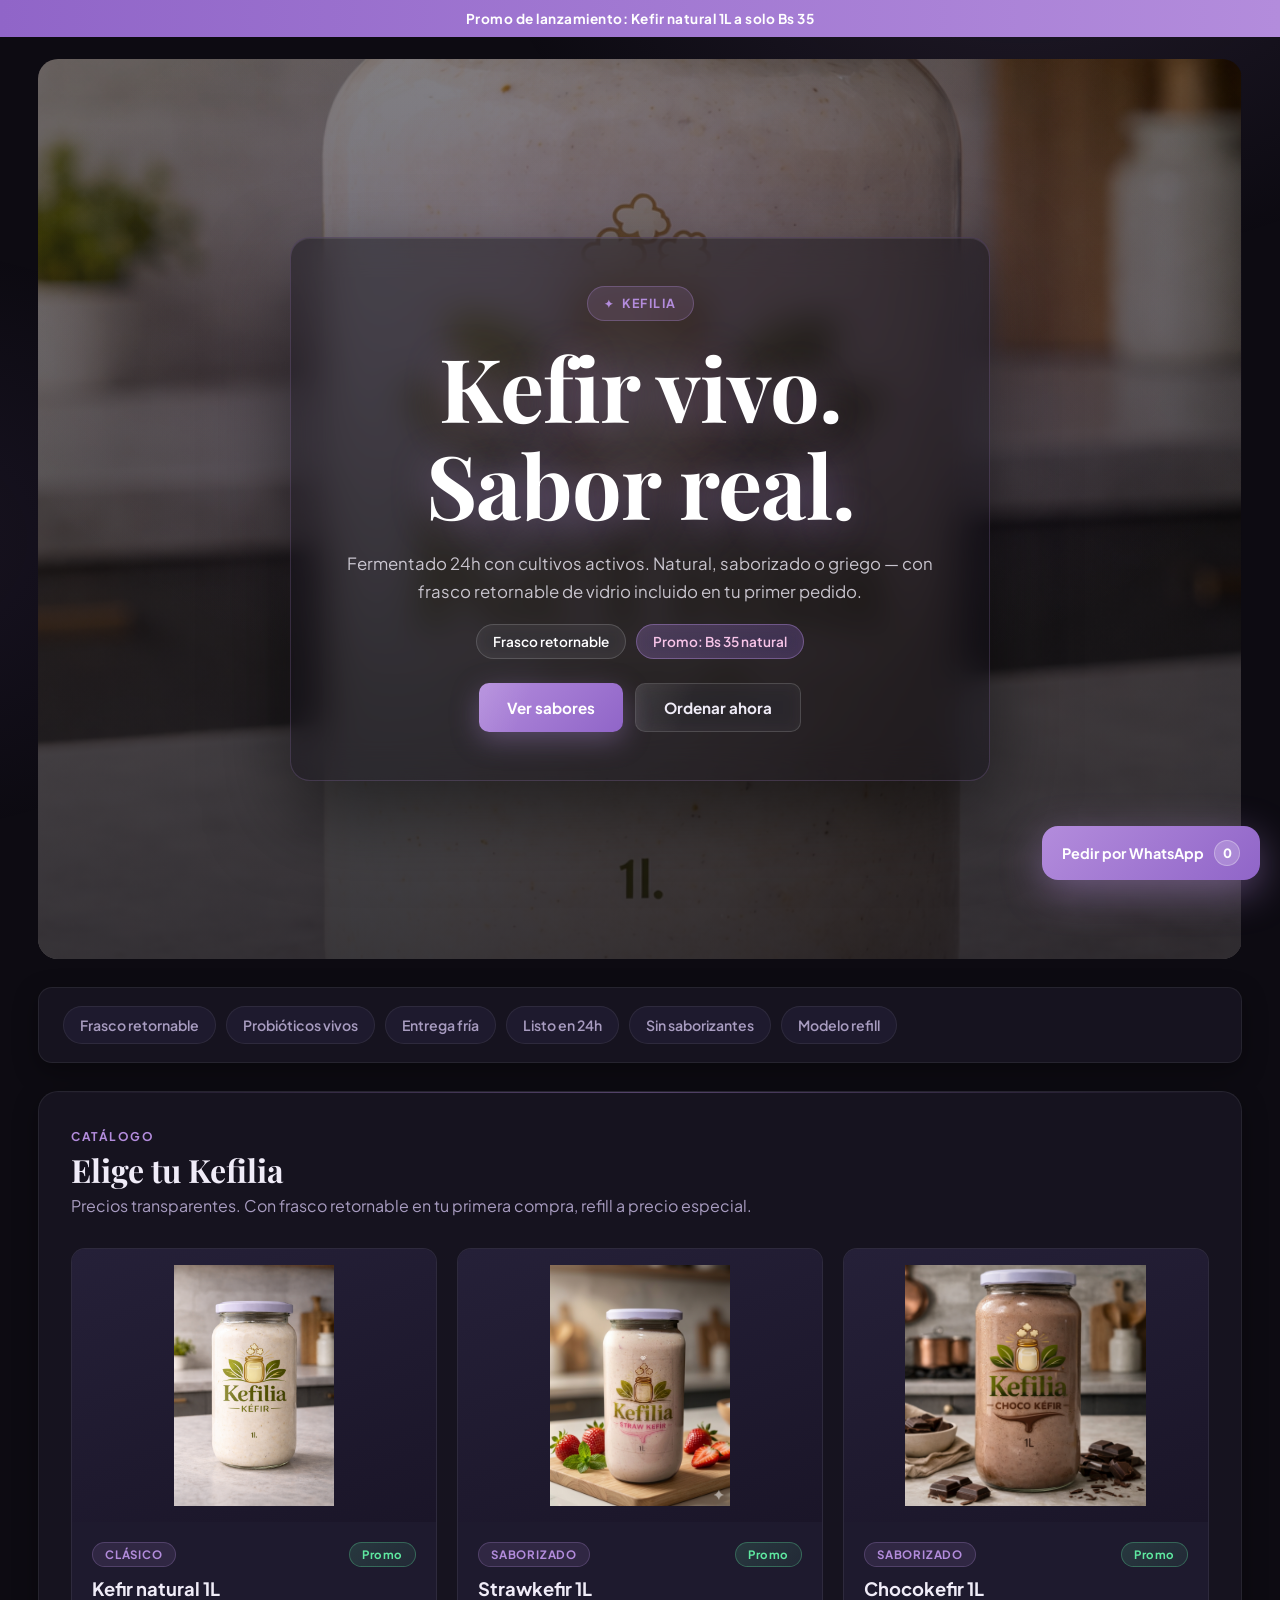
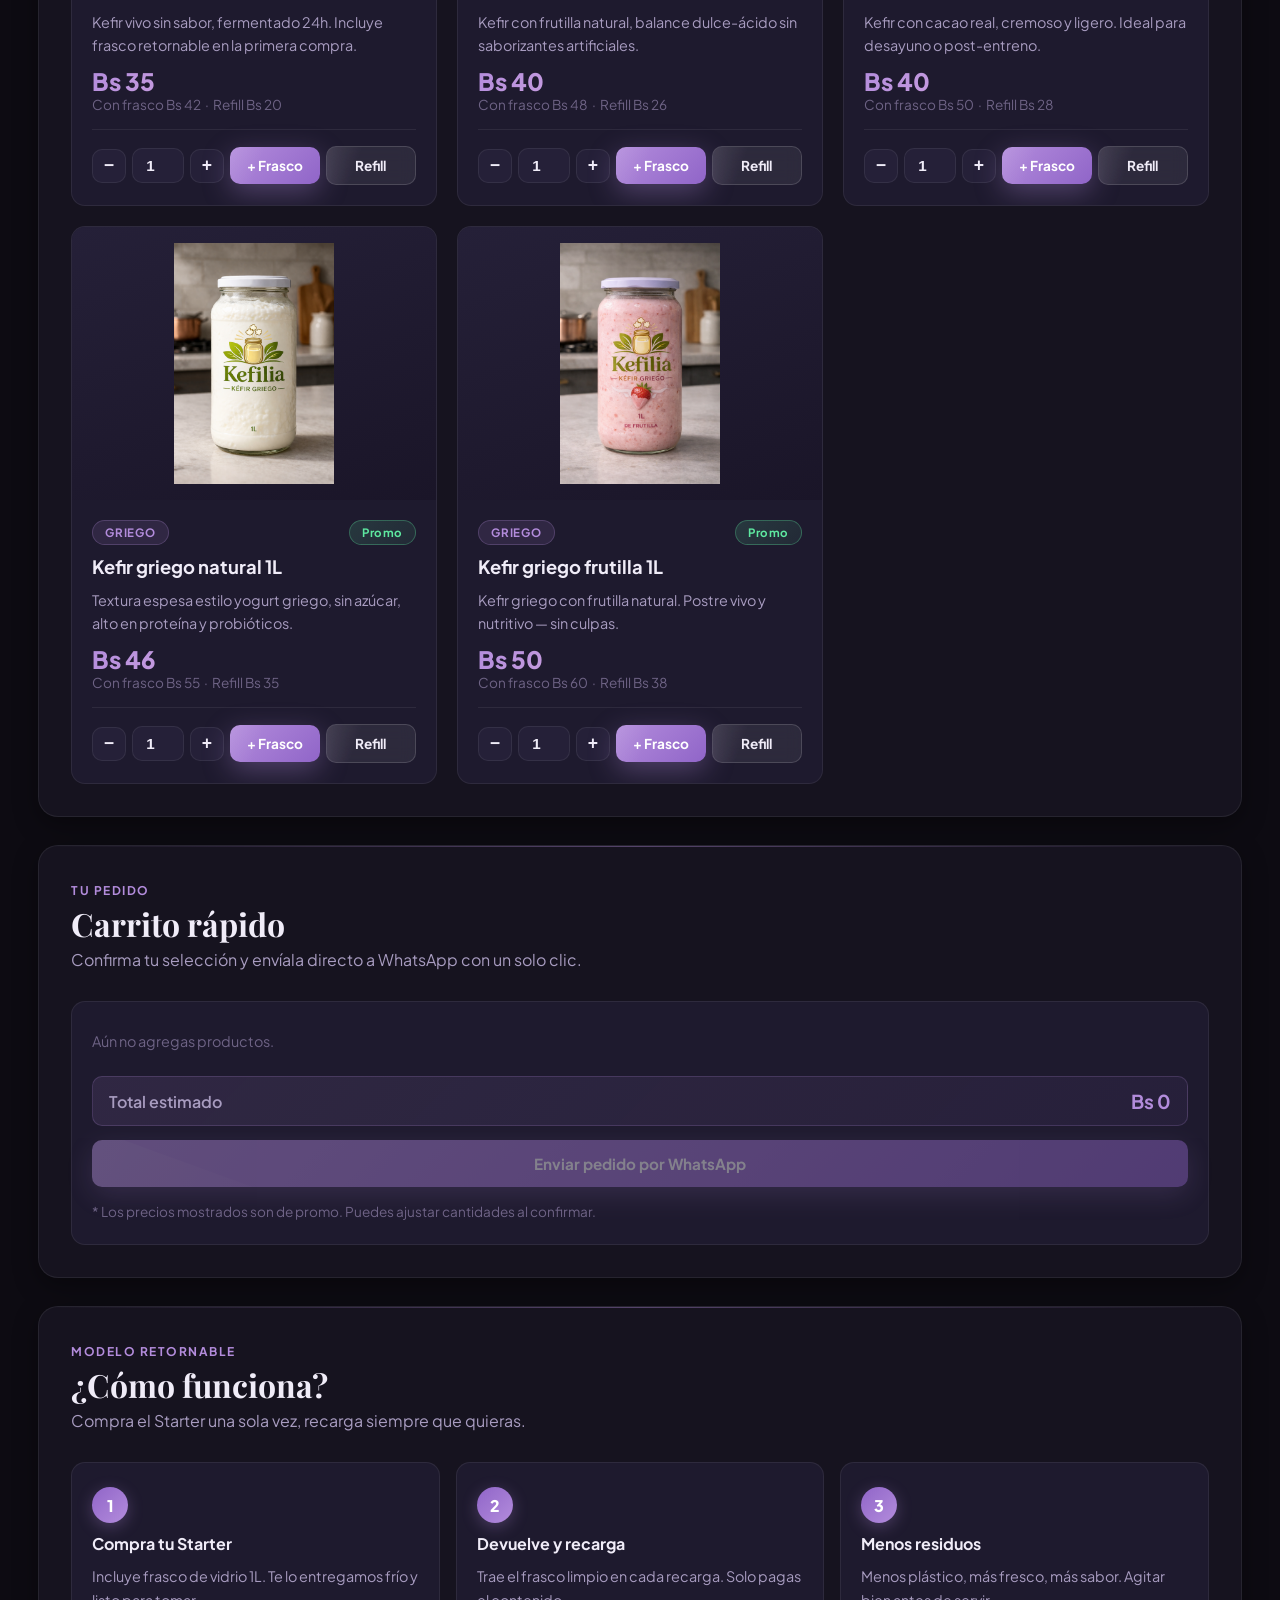
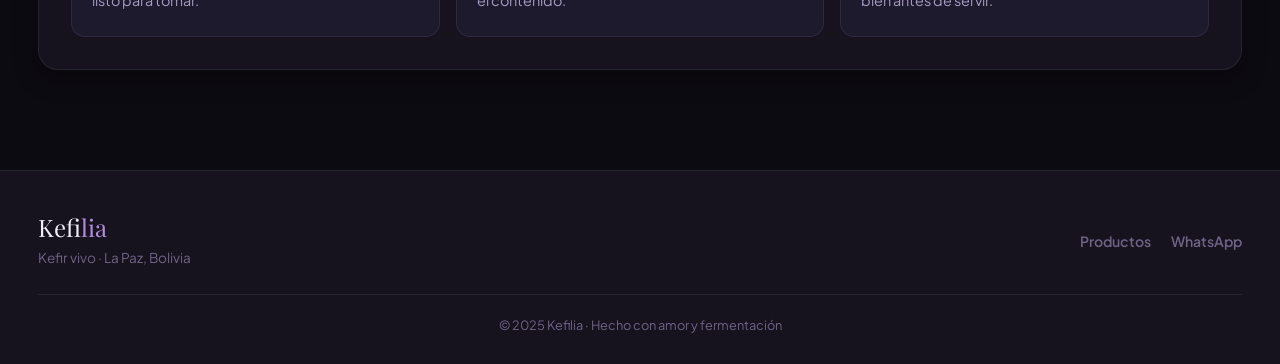
==== index.html @ 8cbccad0 "Add files via upload" ====
<!DOCTYPE html>
<html lang="es">

<head>
  <meta charset="UTF-8">
  <meta name="viewport" content="width=device-width, initial-scale=1.0">
  <title>Kefilia — Kefir artesanal vivo</title>
  <meta name="description"
    content="Kefir natural y saborizado, más kefir griego extra cremoso. Frasco retornable, probióticos vivos, entrega fría. Pide directo por WhatsApp.">
  <link rel="preconnect" href="https://fonts.googleapis.com">
  <link rel="preconnect" href="https://fonts.gstatic.com" crossorigin>
  <link
    href="https://fonts.googleapis.com/css2?family=Plus+Jakarta+Sans:wght@400;500;600;700;800&family=Playfair+Display:wght@700;800&display=swap"
    rel="stylesheet">
  <link rel="stylesheet" href="styles.css">
</head>

<body>

  <!-- PROMO BAR -->
  <div class="promo-bar">
    Promo de lanzamiento: Kefir natural 1L a solo Bs 35
  </div>

  <!-- FLOATING CTA -->
  <a id="floatingCta" class="floating-cta" href="https://wa.me/59160134314?text=Quiero%20pedir%20Kefilia"
    target="_blank" rel="noopener">
    Pedir por WhatsApp
    <span id="floatingCartCount" class="floating-cta__count">0</span>
  </a>

  <main class="catalog-layout">

    <!-- ── HERO ── -->
    <header class="catalog-head hero-cover reveal">
      <div class="hero-bg">
        <video class="hero-video" autoplay muted loop playsinline webkit-playsinline="true" preload="auto"
          poster="kefir.png" controlslist="nodownload noplaybackrate nofullscreen" disablepictureinpicture
          disableremoteplayback>
          <source src="portada.mp4" type="video/mp4">
        </video>
        <div class="hero-overlay"></div>
      </div>
      <div class="hero-copy hero-centered">
        <p class="kicker">Kefilia</p>
        <h1 class="hero-title">Kefir vivo.<br>Sabor real.</h1>
        <p class="lead">
          Fermentado 24h con cultivos activos. Natural, saborizado o griego — con frasco retornable de vidrio incluido
          en tu primer pedido.
        </p>
        <div class="hero-inline">
          <span class="pill">Frasco retornable</span>
          <span class="pill pill-strong">Promo: Bs 35 natural</span>
        </div>
        <div class="hero-actions">
          <a class="btn primary" href="#productos">Ver sabores</a>
          <a class="btn ghost" href="https://wa.me/59160134314?text=Quiero%20pedir%20Kefir" target="_blank"
            rel="noopener">Ordenar ahora</a>
        </div>
      </div>
    </header>

    <!-- ── BENEFITS ── -->
    <section class="benefits reveal">
      <div class="benefit-chip">Frasco retornable</div>
      <div class="benefit-chip">Probióticos vivos</div>
      <div class="benefit-chip">Entrega fría</div>
      <div class="benefit-chip">Listo en 24h</div>
      <div class="benefit-chip">Sin saborizantes</div>
      <div class="benefit-chip">Modelo refill</div>
    </section>

    <!-- ── PRODUCTS ── -->
    <section id="productos" class="catalog-block reveal">
      <div class="block-head">
        <span class="section-label">Catálogo</span>
        <h2>Elige tu Kefilia</h2>
        <p>Precios transparentes. Con frasco retornable en tu primera compra, refill a precio especial.</p>
      </div>
      <div class="products-grid">

        <!-- Kefir natural -->
        <article class="product-card" data-id="1" data-jar="42" data-refill="20" data-promo="35">
          <img src="kefir.png" alt="Kefir natural 1L" loading="lazy">
          <div class="product-body">
            <div class="product-top">
              <span class="tag">Clásico</span>
              <span class="badge badge-promo">Promo</span>
            </div>
            <h3 class="product-title">Kefir natural 1L</h3>
            <p class="product-desc">Kefir vivo sin sabor, fermentado 24h. Incluye frasco retornable en la primera
              compra.</p>
            <div class="price-stack">
              <span class="price-main">Bs 35 <small
                  style="font-size:0.6em;font-weight:600;opacity:0.7">promo</small></span>
              <span class="price-sub">Con frasco Bs 42 &nbsp;·&nbsp; Refill Bs 20</span>
            </div>
            <div class="divider"></div>
            <div class="qty-inline">
              <button type="button" class="qty-btn" data-minus>−</button>
              <input type="number" min="1" value="1" class="qty-input">
              <button type="button" class="qty-btn" data-plus>+</button>
              <button class="btn primary small add-jar" type="button">+ Frasco</button>
              <button class="btn ghost small add-refill" type="button">Refill</button>
            </div>
          </div>
        </article>

        <!-- Strawkefir -->
        <article class="product-card" data-id="2" data-jar="48" data-refill="26" data-promo="40">
          <img src="strawkefir.png" alt="Strawkefir 1L" loading="lazy">
          <div class="product-body">
            <div class="product-top">
              <span class="tag">Saborizado</span>
              <span class="badge badge-promo">Promo</span>
            </div>
            <h3 class="product-title">Strawkefir 1L</h3>
            <p class="product-desc">Kefir con frutilla natural, balance dulce-ácido sin saborizantes artificiales.</p>
            <div class="price-stack">
              <span class="price-main">Bs 40 <small
                  style="font-size:0.6em;font-weight:600;opacity:0.7">promo</small></span>
              <span class="price-sub">Con frasco Bs 48 &nbsp;·&nbsp; Refill Bs 26</span>
            </div>
            <div class="divider"></div>
            <div class="qty-inline">
              <button type="button" class="qty-btn" data-minus>−</button>
              <input type="number" min="1" value="1" class="qty-input">
              <button type="button" class="qty-btn" data-plus>+</button>
              <button class="btn primary small add-jar" type="button">+ Frasco</button>
              <button class="btn ghost small add-refill" type="button">Refill</button>
            </div>
          </div>
        </article>

        <!-- Chocokefir -->
        <article class="product-card" data-id="3" data-jar="50" data-refill="28" data-promo="42">
          <img src="chocokefir.png" alt="Chocokefir 1L" loading="lazy">
          <div class="product-body">
            <div class="product-top">
              <span class="tag">Saborizado</span>
              <span class="badge badge-promo">Promo</span>
            </div>
            <h3 class="product-title">Chocokefir 1L</h3>
            <p class="product-desc">Kefir con cacao real, cremoso y ligero. Ideal para desayuno o post-entreno.</p>
            <div class="price-stack">
              <span class="price-main">Bs 40 <small
                  style="font-size:0.6em;font-weight:600;opacity:0.7">promo</small></span>
              <span class="price-sub">Con frasco Bs 50 &nbsp;·&nbsp; Refill Bs 28</span>
            </div>
            <div class="divider"></div>
            <div class="qty-inline">
              <button type="button" class="qty-btn" data-minus>−</button>
              <input type="number" min="1" value="1" class="qty-input">
              <button type="button" class="qty-btn" data-plus>+</button>
              <button class="btn primary small add-jar" type="button">+ Frasco</button>
              <button class="btn ghost small add-refill" type="button">Refill</button>
            </div>
          </div>
        </article>

        <!-- Griego natural -->
        <article class="product-card" data-id="4" data-jar="55" data-refill="35" data-promo="46">
          <img src="kefirgriergo.png" alt="Kefir griego natural 1L" loading="lazy">
          <div class="product-body">
            <div class="product-top">
              <span class="tag">Griego</span>
              <span class="badge badge-promo">Promo</span>
            </div>
            <h3 class="product-title">Kefir griego natural 1L</h3>
            <p class="product-desc">Textura espesa estilo yogurt griego, sin azúcar, alto en proteína y probióticos.</p>
            <div class="price-stack">
              <span class="price-main">Bs 46 <small
                  style="font-size:0.6em;font-weight:600;opacity:0.7">promo</small></span>
              <span class="price-sub">Con frasco Bs 55 &nbsp;·&nbsp; Refill Bs 35</span>
            </div>
            <div class="divider"></div>
            <div class="qty-inline">
              <button type="button" class="qty-btn" data-minus>−</button>
              <input type="number" min="1" value="1" class="qty-input">
              <button type="button" class="qty-btn" data-plus>+</button>
              <button class="btn primary small add-jar" type="button">+ Frasco</button>
              <button class="btn ghost small add-refill" type="button">Refill</button>
            </div>
          </div>
        </article>

        <!-- Griego frutilla -->
        <article class="product-card" data-id="5" data-jar="60" data-refill="38" data-promo="50">
          <img src="griegofrutilla.png" alt="Kefir griego frutilla 1L" loading="lazy">
          <div class="product-body">
            <div class="product-top">
              <span class="tag">Griego</span>
              <span class="badge badge-promo">Promo</span>
            </div>
            <h3 class="product-title">Kefir griego frutilla 1L</h3>
            <p class="product-desc">Kefir griego con frutilla natural. Postre vivo y nutritivo — sin culpas.</p>
            <div class="price-stack">
              <span class="price-main">Bs 50 <small
                  style="font-size:0.6em;font-weight:600;opacity:0.7">promo</small></span>
              <span class="price-sub">Con frasco Bs 60 &nbsp;·&nbsp; Refill Bs 38</span>
            </div>
            <div class="divider"></div>
            <div class="qty-inline">
              <button type="button" class="qty-btn" data-minus>−</button>
              <input type="number" min="1" value="1" class="qty-input">
              <button type="button" class="qty-btn" data-plus>+</button>
              <button class="btn primary small add-jar" type="button">+ Frasco</button>
              <button class="btn ghost small add-refill" type="button">Refill</button>
            </div>
          </div>
        </article>

      </div>
    </section>

    <!-- ── CART ── -->
    <section class="catalog-block cart-static reveal">
      <div class="block-head">
        <span class="section-label">Tu pedido</span>
        <h2>Carrito rápido</h2>
        <p>Confirma tu selección y envíala directo a WhatsApp con un solo clic.</p>
      </div>
      <div class="cart-static-body">
        <div class="cart-list" id="cartList">
          <p class="cart-empty">Aún no agregas productos.</p>
        </div>
        <div class="cart-line total">
          <span>Total estimado</span>
          <strong id="cartTotal">Bs 0</strong>
        </div>
        <a class="btn primary full cart-cta disabled" id="cartWA" href="#" target="_blank" rel="noopener">
          Enviar pedido por WhatsApp
        </a>
        <p class="cart-note">* Los precios mostrados son de promo. Puedes ajustar cantidades al confirmar.</p>
      </div>
    </section>

    <!-- ── HOW IT WORKS ── -->
    <section class="catalog-block reveal">
      <div class="block-head">
        <span class="section-label">Modelo retornable</span>
        <h2>¿Cómo funciona?</h2>
        <p>Compra el Starter una sola vez, recarga siempre que quieras.</p>
      </div>
      <div class="info-steps">
        <div class="step">
          <span class="step-number">1</span>
          <h3>Compra tu Starter</h3>
          <p>Incluye frasco de vidrio 1L. Te lo entregamos frío y listo para tomar.</p>
        </div>
        <div class="step">
          <span class="step-number">2</span>
          <h3>Devuelve y recarga</h3>
          <p>Trae el frasco limpio en cada recarga. Solo pagas el contenido.</p>
        </div>
        <div class="step">
          <span class="step-number">3</span>
          <h3>Menos residuos</h3>
          <p>Menos plástico, más fresco, más sabor. Agitar bien antes de servir.</p>
        </div>
      </div>
    </section>

  </main>

  <!-- ── FOOTER ── -->
  <footer class="site-footer">
    <div class="footer-inner">
      <div>
        <div class="footer-brand">Kefi<span>lia</span></div>
        <p class="footer-tagline">Kefir vivo · La Paz, Bolivia</p>
      </div>
      <nav class="footer-links">
        <a href="#productos">Productos</a>
        <a href="https://wa.me/59160134314" target="_blank" rel="noopener">WhatsApp</a>
      </nav>
    </div>
    <p class="footer-copy">© 2025 Kefilia · Hecho con amor y fermentación</p>
  </footer>

  <!-- TOAST STACK -->
  <div id="toastStack" class="toast-stack"></div>

  <!-- INLINE CART LOGIC -->
  <script>
    const catalog = [
      { id: 1, name: "Kefir natural 1L", promo: 35, jar: 42, refill: 20 },
      { id: 2, name: "Strawkefir 1L", promo: 40, jar: 48, refill: 26 },
      { id: 3, name: "Chocokefir 1L", promo: 40, jar: 50, refill: 28 },
      { id: 4, name: "Kefir griego natural 1L", promo: 46, jar: 55, refill: 35 },
      { id: 5, name: "Kefir griego frutilla 1L", promo: 50, jar: 60, refill: 38 }
    ];

    const cart = new Map();
    const grid = document.querySelector(".products-grid");
    const cartList = document.getElementById("cartList");
    const cartTotal = document.getElementById("cartTotal");
    const cartWA = document.getElementById("cartWA");

    function renderCart() {
      const entries = Array.from(cart.entries()).filter(([, qty]) => qty.jar > 0 || qty.refill > 0);
      if (!entries.length) {
        cartList.innerHTML = '<p class="cart-empty">Aún no agregas productos.</p>';
        cartTotal.textContent = "Bs 0";
        cartWA.classList.add("disabled");
        cartWA.href = "#";
        return;
      }
      cartList.innerHTML = entries.map(([id, qty]) => {
        const p = catalog.find(x => x.id === id);
        if (!p) return "";
        const total = qty.jar * p.jar + qty.refill * p.refill;
        return `
          <div class="cart-line">
            <div class="cart-line-left">
              <strong>${p.name}</strong>
              ${qty.jar ? `<span class="pill soft">Frasco ×${qty.jar}</span>` : ""}
              ${qty.refill ? `<span class="pill soft">Refill ×${qty.refill}</span>` : ""}
            </div>
            <div class="cart-line-right">
              <span>Bs ${total}</span>
              <button class="remove-btn" data-remove="${id}" type="button">✕ Quitar</button>
            </div>
          </div>`;
      }).join("");

      const total = entries.reduce((sum, [id, qty]) => {
        const p = catalog.find(x => x.id === id);
        return sum + (p ? qty.jar * p.jar + qty.refill * p.refill : 0);
      }, 0);
      cartTotal.textContent = `Bs ${total}`;

      const waLines = entries.map(([id, qty]) => {
        const p = catalog.find(x => x.id === id);
        if (!p) return "";
        const j = qty.jar ? `Frasco x${qty.jar} = Bs ${qty.jar * p.jar}` : "";
        const r = qty.refill ? `Refill x${qty.refill} = Bs ${qty.refill * p.refill}` : "";
        return `- ${p.name}%0A${j}%0A${r}`;
      }).join("%0A");
      cartWA.href = `https://wa.me/59160134314?text=Pedido Kefilia:%0A${waLines}%0ATotal: Bs ${total}`;
      cartWA.classList.remove("disabled");
    }

    grid.addEventListener("click", ev => {
      const card = ev.target.closest(".product-card");
      if (!card) return;
      const id = Number(card.dataset.id);
      const input = card.querySelector(".qty-input");
      const qty = Math.max(1, Number(input.value) || 1);
      if (ev.target.closest("[data-plus]")) input.value = qty + 1;
      if (ev.target.closest("[data-minus]")) input.value = Math.max(1, qty - 1);
      const addJar = ev.target.closest(".add-jar");
      const addRefill = ev.target.closest(".add-refill");
      if (addJar || addRefill) {
        const cur = cart.get(id) || { jar: 0, refill: 0 };
        if (addJar) cur.jar += qty;
        if (addRefill) cur.refill += qty;
        cart.set(id, cur);
        input.value = 1;
        renderCart();
      }
    });

    cartList.addEventListener("click", ev => {
      const btn = ev.target.closest("[data-remove]");
      if (!btn) return;
      cart.delete(Number(btn.dataset.remove));
      renderCart();
    });

    renderCart();
  </script>

  <!-- ENHANCEMENT SCRIPT -->
  <script src="cat.js"></script>
</body>

</html>
---- styles.css ----
@import url('https://fonts.googleapis.com/css2?family=Plus+Jakarta+Sans:wght@400;500;600;700;800&family=Playfair+Display:wght@700;800&display=swap');

:root {
  --bg: #0d0b12;
  --surface: #16131f;
  --surface-2: #1e1a2e;
  --surface-3: #252038;
  --border: rgba(255,255,255,0.07);
  --border-hover: rgba(179,140,220,0.35);
  --text: #f0ecf8;
  --text-2: #a89cc0;
  --text-3: #6e6385;
  --primary: #b38cdc;
  --primary-2: #9065c8;
  --primary-glow: rgba(179,140,220,0.22);
  --accent: #f7c5e8;
  --accent-2: #ff8fb1;
  --green: #5ee8a0;
  --green-bg: rgba(94,232,160,0.1);
  --radius: 20px;
  --radius-sm: 14px;
  --radius-xs: 10px;
  --shadow: 0 20px 60px rgba(0,0,0,0.5);
  --shadow-sm: 0 8px 24px rgba(0,0,0,0.35);
  --transition: 0.25s cubic-bezier(0.34,1.56,0.64,1);
}

*,*::before,*::after { box-sizing:border-box; margin:0; padding:0; }

html { scroll-behavior: smooth; }

body {
  font-family: 'Plus Jakarta Sans', sans-serif;
  background: var(--bg);
  color: var(--text);
  min-height: 100vh;
  overflow-x: hidden;
}

body::before {
  content:'';
  position:fixed;
  inset:0;
  background:
    radial-gradient(ellipse 900px 600px at 80% -10%, rgba(179,140,220,0.12), transparent 60%),
    radial-gradient(ellipse 700px 500px at -10% 60%, rgba(143,107,200,0.09), transparent 60%),
    radial-gradient(ellipse 500px 400px at 50% 100%, rgba(247,197,232,0.06), transparent 60%);
  pointer-events:none;
  z-index:0;
}

h1,h2,h3 { font-family:'Playfair Display', serif; line-height:1.1; }
p { line-height:1.65; }
a { text-decoration:none; }
img,video { display:block; max-width:100%; }

/* ── PROMO BAR ── */
.promo-bar {
  position: relative;
  z-index: 10;
  text-align: center;
  background: linear-gradient(90deg, var(--primary-2), var(--primary), #c891f0, var(--primary-2));
  background-size: 300% 100%;
  animation: gradientSlide 5s linear infinite;
  color: #fff;
  padding: 10px 16px;
  font-size: 0.85rem;
  font-weight: 700;
  letter-spacing: 0.5px;
}

/* ── LAYOUT ── */
.catalog-layout {
  position: relative;
  z-index: 1;
  width: min(1240px, 94%);
  margin: 0 auto;
  padding-bottom: 80px;
  display: grid;
  gap: 28px;
}

/* ── HERO ── */
.catalog-head {
  position: relative;
  border-radius: var(--radius);
  overflow: hidden;
  min-height: 100svh;
  display: flex;
  align-items: center;
  justify-content: center;
  text-align: center;
  margin-top: 22px;
}

.hero-bg { position:absolute; inset:0; overflow:hidden; }

.hero-video {
  width:100%; height:100%;
  object-fit:cover;
  filter: saturate(1.1) brightness(0.55);
}

.hero-overlay {
  position:absolute; inset:0;
  background:
    radial-gradient(ellipse 80% 60% at 50% 30%, rgba(179,140,220,0.18), transparent 70%),
    linear-gradient(180deg, rgba(13,11,18,0.1) 0%, rgba(13,11,18,0.65) 100%);
}

.hero-copy {
  position: relative;
  z-index: 2;
  display: grid;
  gap: 18px;
  max-width: 700px;
  padding: 48px 40px;
  background: rgba(13,11,18,0.45);
  border: 1px solid rgba(179,140,220,0.2);
  border-radius: var(--radius);
  backdrop-filter: blur(18px);
  -webkit-backdrop-filter: blur(18px);
  box-shadow: 0 32px 80px rgba(0,0,0,0.5), inset 0 1px 0 rgba(255,255,255,0.08);
  transition: opacity 0.7s ease, transform 0.7s ease, filter 0.7s ease;
}
.hero-copy.is-hidden {
  opacity: 0;
  transform: translateY(-20px) scale(0.97);
  filter: blur(10px);
  pointer-events: none;
}

.kicker {
  display: inline-flex;
  align-items: center;
  gap: 8px;
  padding: 6px 16px;
  border-radius: 999px;
  background: rgba(179,140,220,0.15);
  border: 1px solid rgba(179,140,220,0.3);
  color: var(--primary);
  font-size: 0.78rem;
  font-weight: 700;
  letter-spacing: 1.5px;
  text-transform: uppercase;
  width: fit-content;
  margin: 0 auto;
}
.kicker::before { content:'✦'; font-size:0.7rem; }

.hero-title {
  font-size: clamp(3rem, 8vw, 5.5rem);
  color: #fff;
  text-shadow: 0 4px 40px rgba(179,140,220,0.4);
  letter-spacing: -1px;
}

.lead {
  color: rgba(240,236,248,0.8);
  font-size: 1.05rem;
  max-width: 55ch;
  margin: 0 auto;
}

.hero-inline {
  display: flex;
  flex-wrap: wrap;
  gap: 10px;
  justify-content: center;
}

.pill {
  display: inline-flex;
  align-items: center;
  gap: 6px;
  padding: 8px 16px;
  border-radius: 999px;
  background: rgba(255,255,255,0.1);
  border: 1px solid rgba(255,255,255,0.15);
  color: #fff;
  font-size: 0.85rem;
  font-weight: 600;
  backdrop-filter: blur(8px);
}
.pill-strong {
  background: linear-gradient(135deg, rgba(179,140,220,0.3), rgba(143,107,200,0.3));
  border-color: rgba(179,140,220,0.4);
  color: var(--accent);
}

.hero-actions {
  display: flex;
  gap: 12px;
  flex-wrap: wrap;
  justify-content: center;
  margin-top: 6px;
}

/* ── BUTTONS ── */
.btn {
  display: inline-flex;
  align-items: center;
  justify-content: center;
  gap: 8px;
  padding: 14px 28px;
  border-radius: var(--radius-xs);
  font-family: 'Plus Jakarta Sans', sans-serif;
  font-weight: 700;
  font-size: 0.95rem;
  border: none;
  cursor: pointer;
  position: relative;
  overflow: hidden;
  transition: transform 0.2s ease, box-shadow 0.2s ease;
}
.btn::after {
  content:'';
  position:absolute;
  inset:-60% auto -60% -40%;
  width:70%;
  transform:rotate(20deg);
  background:linear-gradient(90deg,rgba(255,255,255,0.18),rgba(255,255,255,0));
  transition: transform 0.45s ease;
}
.btn:hover { transform: translateY(-2px); }
.btn:hover::after { transform: translateX(280%) rotate(20deg); }

.btn.primary {
  background: linear-gradient(135deg, var(--primary), var(--primary-2));
  color: #fff;
  box-shadow: 0 8px 28px rgba(179,140,220,0.35);
}
.btn.primary:hover { box-shadow: 0 12px 36px rgba(179,140,220,0.5); }

.btn.ghost {
  background: rgba(255,255,255,0.07);
  border: 1px solid rgba(255,255,255,0.15);
  color: var(--text);
  backdrop-filter: blur(8px);
}
.btn.ghost:hover { background: rgba(255,255,255,0.12); border-color: rgba(255,255,255,0.25); }

.btn.small { padding: 10px 16px; font-size: 0.85rem; }
.btn.full { width:100%; }
.btn.disabled { opacity:0.45; pointer-events:none; }

/* ── BENEFITS BAR ── */
.benefits {
  display: flex;
  flex-wrap: wrap;
  gap: 10px;
  padding: 18px 24px;
  background: var(--surface);
  border: 1px solid var(--border);
  border-radius: var(--radius-sm);
  box-shadow: var(--shadow-sm);
}
.benefit-chip {
  display: flex;
  align-items: center;
  gap: 8px;
  padding: 9px 16px;
  border-radius: 999px;
  background: var(--surface-2);
  border: 1px solid var(--border);
  color: var(--text-2);
  font-size: 0.88rem;
  font-weight: 600;
  transition: border-color 0.2s, color 0.2s, transform 0.2s;
  cursor: default;
}
.benefit-chip:hover {
  border-color: var(--border-hover);
  color: var(--primary);
  transform: translateY(-2px);
}
.benefit-chip .chip-icon { font-size: 1rem; }

/* ── SECTION BLOCKS ── */
.catalog-block {
  background: var(--surface);
  border: 1px solid var(--border);
  border-radius: var(--radius);
  padding: 32px;
  box-shadow: var(--shadow-sm);
  position: relative;
  overflow: hidden;
}
.catalog-block::before {
  content:'';
  position:absolute;
  top:0; left:0; right:0;
  height:1px;
  background: linear-gradient(90deg, transparent, rgba(179,140,220,0.4), transparent);
}

.block-head { margin-bottom: 28px; }
.block-head h2 { font-size: clamp(1.5rem,3vw,2rem); color: var(--text); }
.block-head p { color: var(--text-2); margin-top: 6px; }
.block-head .section-label {
  display: inline-block;
  font-size: 0.75rem;
  font-weight: 700;
  letter-spacing: 1.5px;
  text-transform: uppercase;
  color: var(--primary);
  margin-bottom: 8px;
}

/* ── PRODUCTS GRID ── */
.products-grid {
  display: grid;
  grid-template-columns: repeat(auto-fill, minmax(280px, 1fr));
  gap: 20px;
}

.product-card {
  background: var(--surface-2);
  border: 1px solid var(--border);
  border-radius: var(--radius-sm);
  overflow: hidden;
  display: grid;
  grid-template-rows: auto 1fr;
  transition: transform var(--transition), box-shadow 0.25s ease, border-color 0.25s ease;
  will-change: transform;
  position: relative;
}
.product-card::after {
  content:'';
  position:absolute;
  inset:0;
  border-radius:var(--radius-sm);
  background: radial-gradient(circle at 60% 20%, rgba(179,140,220,0.08), transparent 55%);
  opacity:0;
  transition:opacity 0.3s;
  pointer-events:none;
}
.product-card:hover {
  transform: translateY(-8px) rotateX(1deg);
  box-shadow: 0 24px 56px rgba(0,0,0,0.5), 0 0 0 1px rgba(179,140,220,0.2);
  border-color: rgba(179,140,220,0.25);
}
.product-card:hover::after { opacity:1; }

.product-card img {
  width:100%;
  aspect-ratio: 4/3;
  object-fit: contain;
  background: linear-gradient(160deg, var(--surface-3) 0%, #1a1528 100%);
  padding: 16px;
  transition: transform 0.4s ease;
}
.product-card:hover img { transform: scale(1.04); }

.product-body { padding: 20px; display: grid; gap: 12px; }
.product-top {
  display: flex;
  align-items: center;
  justify-content: space-between;
  gap: 8px;
}
.product-title { font-size: 1.15rem; color: var(--text); font-family:'Plus Jakarta Sans',sans-serif; font-weight:700; }
.product-desc { color: var(--text-2); font-size: 0.9rem; line-height: 1.6; }

.tag {
  padding: 4px 12px;
  border-radius: 999px;
  font-size: 0.72rem;
  font-weight: 700;
  text-transform: uppercase;
  letter-spacing: 0.8px;
  background: rgba(179,140,220,0.12);
  border: 1px solid rgba(179,140,220,0.25);
  color: var(--primary);
}
.badge {
  padding: 4px 12px;
  border-radius: 999px;
  font-size: 0.72rem;
  font-weight: 700;
  letter-spacing: 0.5px;
}
.badge-promo {
  background: linear-gradient(135deg, rgba(94,232,160,0.15), rgba(94,232,160,0.08));
  border: 1px solid rgba(94,232,160,0.3);
  color: var(--green);
}

.price-stack { display: grid; gap: 3px; }
.price-main {
  font-size: 1.5rem;
  font-weight: 800;
  background: linear-gradient(135deg, var(--primary), var(--accent));
  -webkit-background-clip: text;
  -webkit-text-fill-color: transparent;
  background-clip: text;
  line-height: 1;
}
.price-sub { color: var(--text-3); font-size: 0.85rem; }

.divider { height:1px; background: var(--border); margin: 4px 0; }

.qty-inline {
  display: grid;
  grid-template-columns: auto 52px auto 1fr 1fr;
  align-items: center;
  gap: 6px;
}
.qty-btn {
  width: 34px; height: 34px;
  border-radius: var(--radius-xs);
  border: 1px solid var(--border);
  background: var(--surface-3);
  color: var(--text);
  font-size: 1.1rem;
  font-weight: 700;
  cursor: pointer;
  transition: border-color 0.2s, background 0.2s;
  display: grid; place-items: center;
}
.qty-btn:hover { border-color: var(--primary); background: rgba(179,140,220,0.12); color: var(--primary); }
.qty-input {
  width: 52px;
  border: 1px solid var(--border);
  border-radius: var(--radius-xs);
  padding: 8px 4px;
  text-align: center;
  font-weight: 700;
  background: var(--surface-3);
  color: var(--text);
  font-size: 0.95rem;
}

/* ── CART ── */
.cart-static { position:relative; }
.cart-static-body {
  display: grid;
  gap: 14px;
  background: var(--surface-2);
  border: 1px solid var(--border);
  border-radius: var(--radius-sm);
  padding: 20px;
}
.cart-list { display: grid; gap: 10px; }
.cart-empty { color: var(--text-3); font-size: 0.9rem; padding: 8px 0; }
.cart-line {
  display: grid;
  grid-template-columns: 1fr auto;
  align-items: center;
  gap: 12px;
  padding: 12px 16px;
  background: var(--surface-3);
  border: 1px solid var(--border);
  border-radius: var(--radius-xs);
  transition: border-color 0.2s;
}
.cart-line:hover { border-color: var(--border-hover); }
.cart-line.total {
  background: linear-gradient(135deg, rgba(179,140,220,0.12), rgba(143,107,200,0.08));
  border-color: rgba(179,140,220,0.2);
}
.cart-line.total span { color: var(--text-2); font-weight: 600; }
.cart-line.total strong { font-size: 1.2rem; color: var(--primary); }
.cart-line-left { display: grid; gap: 4px; }
.cart-line-left strong { font-size: 0.95rem; color: var(--text); }
.cart-line-right { display: flex; flex-direction: column; align-items: flex-end; gap: 4px; }
.cart-line-right span { font-weight: 700; color: var(--text); }
.pill.soft {
  padding: 3px 10px;
  border-radius: 999px;
  background: rgba(179,140,220,0.1);
  border: 1px solid rgba(179,140,220,0.2);
  color: var(--primary);
  font-size: 0.78rem;
  font-weight: 600;
}
.remove-btn {
  background: none;
  border: none;
  color: var(--text-3);
  font-size: 0.78rem;
  cursor: pointer;
  padding: 2px 6px;
  border-radius: 6px;
  transition: color 0.2s, background 0.2s;
  font-family: inherit;
}
.remove-btn:hover { color: var(--accent-2); background: rgba(255,143,177,0.1); }
.cart-note { color: var(--text-3); font-size: 0.85rem; }

/* ── HOW IT WORKS ── */
.info-steps {
  display: grid;
  grid-template-columns: repeat(auto-fit, minmax(220px, 1fr));
  gap: 16px;
}
.step {
  background: var(--surface-2);
  border: 1px solid var(--border);
  border-radius: var(--radius-sm);
  padding: 24px 20px;
  display: grid;
  gap: 12px;
  position: relative;
  overflow: hidden;
  transition: border-color 0.25s, transform 0.25s;
}
.step::before {
  content:'';
  position:absolute;
  top:0; left:0; right:0;
  height:2px;
  background: linear-gradient(90deg, var(--primary-2), var(--primary));
  transform: scaleX(0);
  transform-origin: left;
  transition: transform 0.3s ease;
}
.step:hover { border-color: var(--border-hover); transform: translateY(-4px); }
.step:hover::before { transform: scaleX(1); }
.step-icon { font-size: 2rem; }
.step-number {
  width: 36px; height: 36px;
  display: grid; place-items: center;
  border-radius: 50%;
  background: linear-gradient(135deg, var(--primary-2), var(--primary));
  color: #fff;
  font-weight: 800;
  font-size: 1rem;
  box-shadow: 0 4px 16px rgba(179,140,220,0.3);
}
.step h3 { font-size: 1rem; font-family: 'Plus Jakarta Sans', sans-serif; font-weight: 700; color: var(--text); }
.step p { color: var(--text-2); font-size: 0.9rem; }

/* ── FLOATING CTA ── */
.floating-cta {
  position: fixed;
  right: 20px; bottom: 20px;
  background: linear-gradient(135deg, var(--primary), var(--primary-2));
  color: #fff;
  padding: 14px 20px;
  border-radius: 16px;
  font-weight: 700;
  font-size: 0.9rem;
  box-shadow: 0 12px 40px rgba(179,140,220,0.45);
  z-index: 50;
  display: inline-flex;
  align-items: center;
  gap: 10px;
  animation: floaty 4s ease-in-out infinite;
  transition: transform 0.2s, box-shadow 0.2s;
}
.floating-cta:hover { transform: translateY(-3px) scale(1.02); box-shadow: 0 18px 50px rgba(179,140,220,0.55); }
.floating-cta__count {
  min-width: 26px; height: 26px;
  display: grid; place-items: center;
  padding: 0 6px;
  border-radius: 999px;
  background: rgba(255,255,255,0.2);
  border: 1px solid rgba(255,255,255,0.3);
  font-size: 0.8rem;
  font-weight: 800;
}
.floating-cta.bump { animation: cartBump 400ms ease; }

/* ── TOASTS ── */
.toast-stack {
  position: fixed;
  top: 72px; right: 18px;
  display: grid;
  gap: 8px;
  z-index: 100;
  pointer-events: none;
}
.toast {
  padding: 12px 18px;
  border-radius: var(--radius-xs);
  background: rgba(22,19,31,0.95);
  border: 1px solid rgba(179,140,220,0.25);
  color: var(--text);
  font-size: 0.88rem;
  font-weight: 600;
  box-shadow: 0 16px 40px rgba(0,0,0,0.5);
  backdrop-filter: blur(12px);
  animation: toastIn 0.35s ease, toastOut 0.35s ease 2.2s forwards;
}

/* ── FOOTER ── */
.site-footer {
  position: relative;
  z-index: 1;
  background: var(--surface);
  border-top: 1px solid var(--border);
  padding: 40px 0 28px;
  margin-top: 20px;
}
.footer-inner {
  width: min(1240px, 94%);
  margin: 0 auto;
  display: grid;
  grid-template-columns: 1fr auto;
  align-items: center;
  gap: 24px;
}
.footer-brand { font-family: 'Playfair Display', serif; font-size: 1.5rem; color: var(--text); }
.footer-brand span { color: var(--primary); }
.footer-tagline { color: var(--text-3); font-size: 0.85rem; margin-top: 4px; }
.footer-links { display: flex; gap: 20px; }
.footer-links a {
  color: var(--text-3);
  font-size: 0.88rem;
  font-weight: 600;
  transition: color 0.2s;
}
.footer-links a:hover { color: var(--primary); }
.footer-copy {
  width: min(1240px, 94%);
  margin: 24px auto 0;
  padding-top: 20px;
  border-top: 1px solid var(--border);
  color: var(--text-3);
  font-size: 0.8rem;
  text-align: center;
}

/* ── REVEAL ANIMATIONS ── */
.reveal { opacity:1; transform:translateY(0) scale(1); }
.js-motion .reveal {
  opacity:0;
  transform:translateY(30px) scale(0.98);
  transition: opacity 0.7s ease, transform 0.7s ease;
}
.js-motion .reveal.is-visible { opacity:1; transform:translateY(0) scale(1); }

/* ── CONFETTI ── */
.confetti-piece {
  position:fixed;
  width:10px; height:14px;
  border-radius:3px;
  pointer-events:none;
  z-index:200;
  animation:confettiFall 800ms ease-out forwards;
}

/* ── RESPONSIVE ── */
@media (max-width: 760px) {
  .catalog-layout { width: 96%; gap: 16px; }
  .catalog-block { padding: 20px; }
  .catalog-head { min-height: 80svh; margin-top: 12px; }
  .hero-copy { padding: 28px 20px; }
  .qty-inline { grid-template-columns: repeat(3, auto); }
  .qty-inline .btn.small { grid-column: span 3; width:100%; }
  .footer-inner { grid-template-columns: 1fr; text-align:center; }
  .footer-links { justify-content: center; flex-wrap: wrap; }
  .toast-stack { left:12px; right:12px; }
  .toast { min-width:0; }
  .products-grid { grid-template-columns: 1fr; }
}

/* ── KEYFRAMES ── */
@keyframes gradientSlide {
  0% { background-position: 0% 50%; }
  100% { background-position: 100% 50%; }
}
@keyframes floaty {
  0%,100% { transform: translateY(0); }
  50% { transform: translateY(-7px); }
}
@keyframes cartBump {
  0% { transform: scale(1); }
  45% { transform: scale(1.1); }
  100% { transform: scale(1); }
}
@keyframes toastIn {
  from { opacity:0; transform:translateX(20px) scale(0.95); }
  to { opacity:1; transform:translateX(0) scale(1); }
}
@keyframes toastOut {
  from { opacity:1; transform:translateX(0) scale(1); }
  to { opacity:0; transform:translateX(20px) scale(0.95); }
}
@keyframes confettiFall {
  0% { opacity:1; transform:translate3d(0,0,0) rotate(0deg); }
  100% { opacity:0; transform:translate3d(var(--dx),var(--dy),0) rotate(300deg); }
}
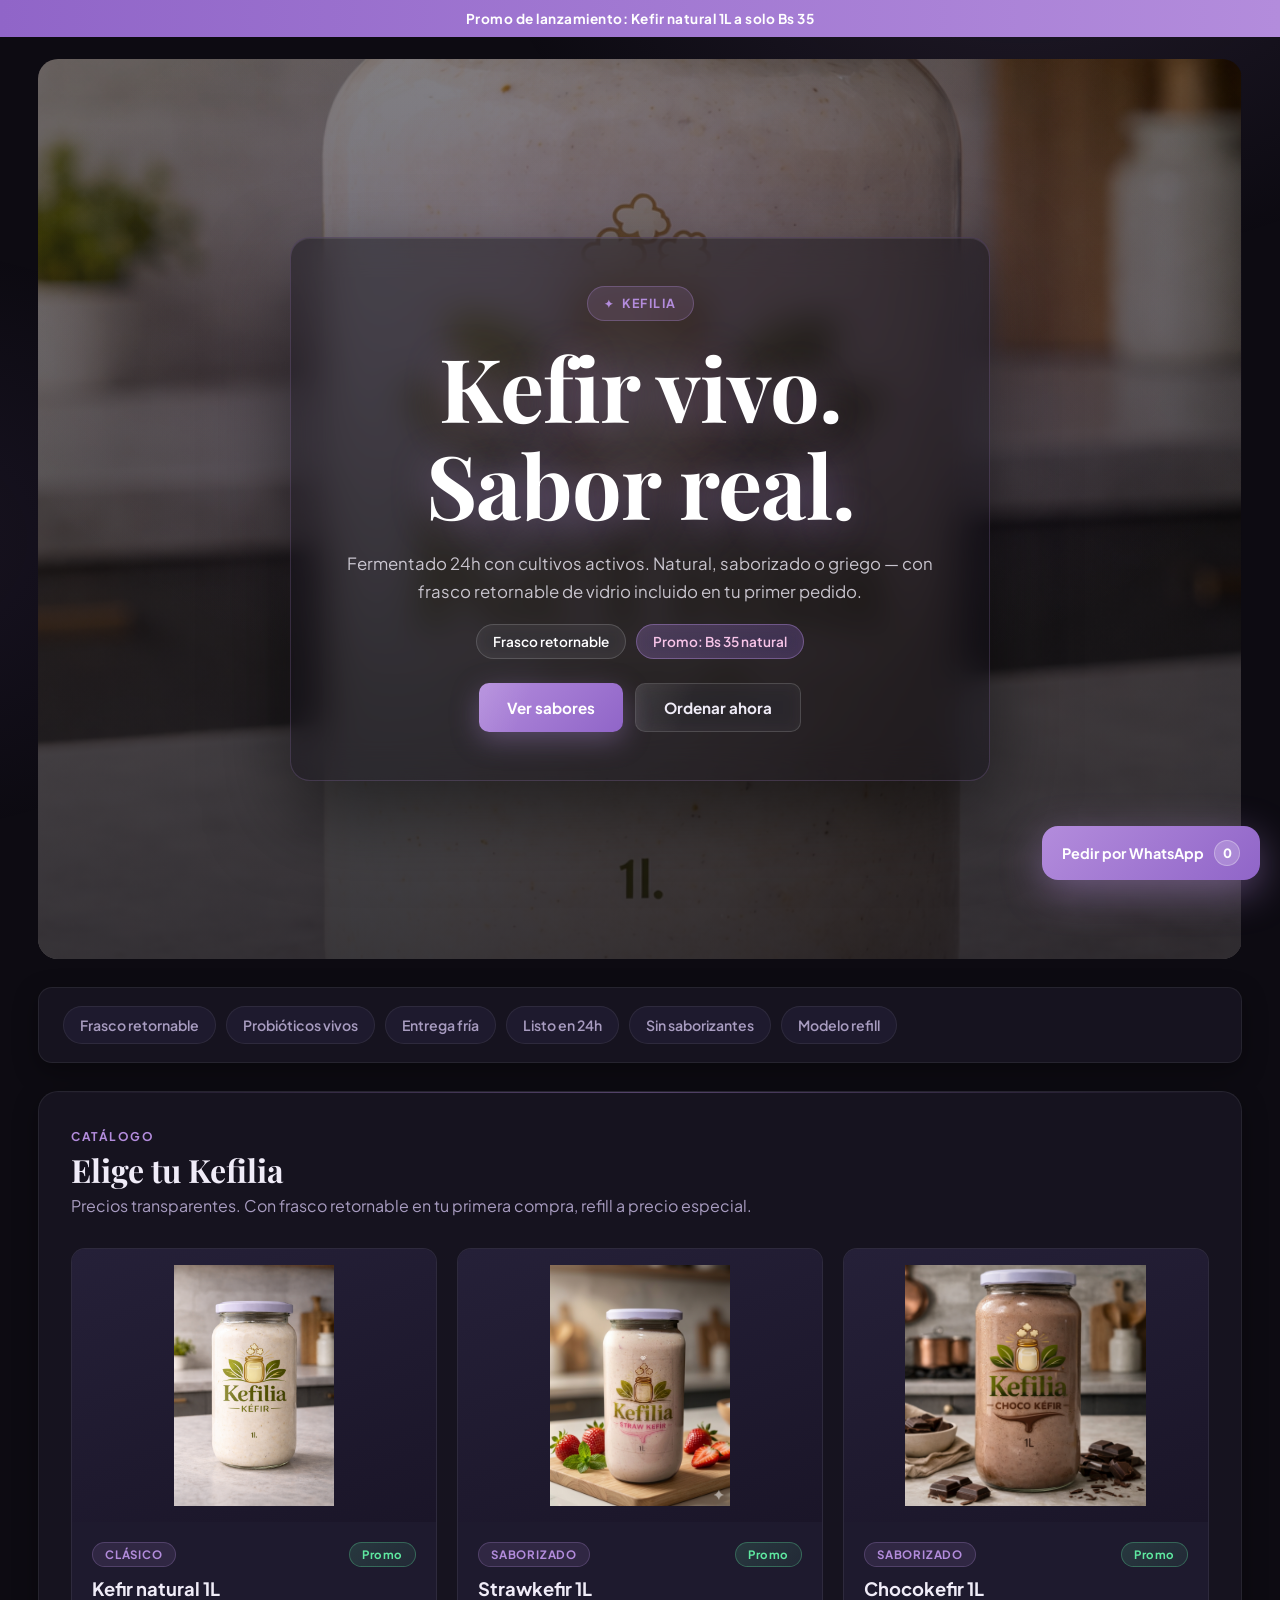
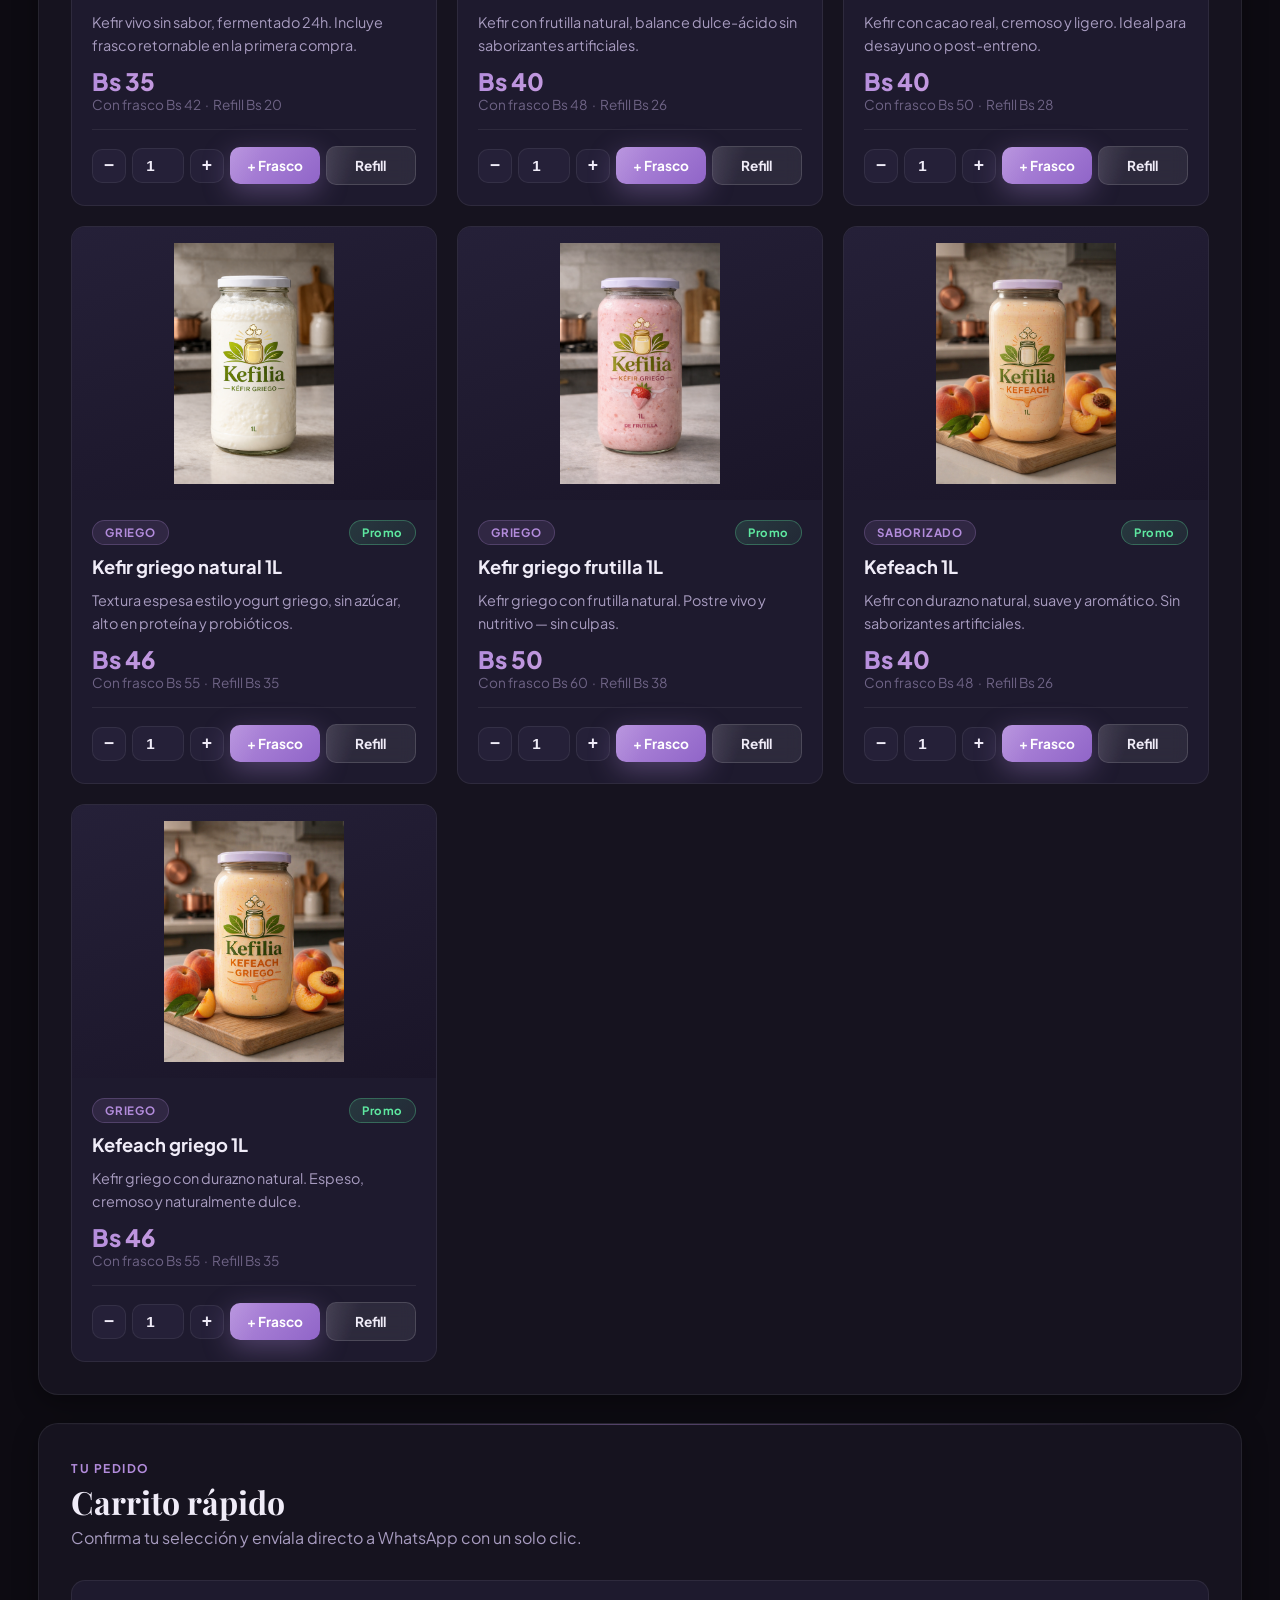
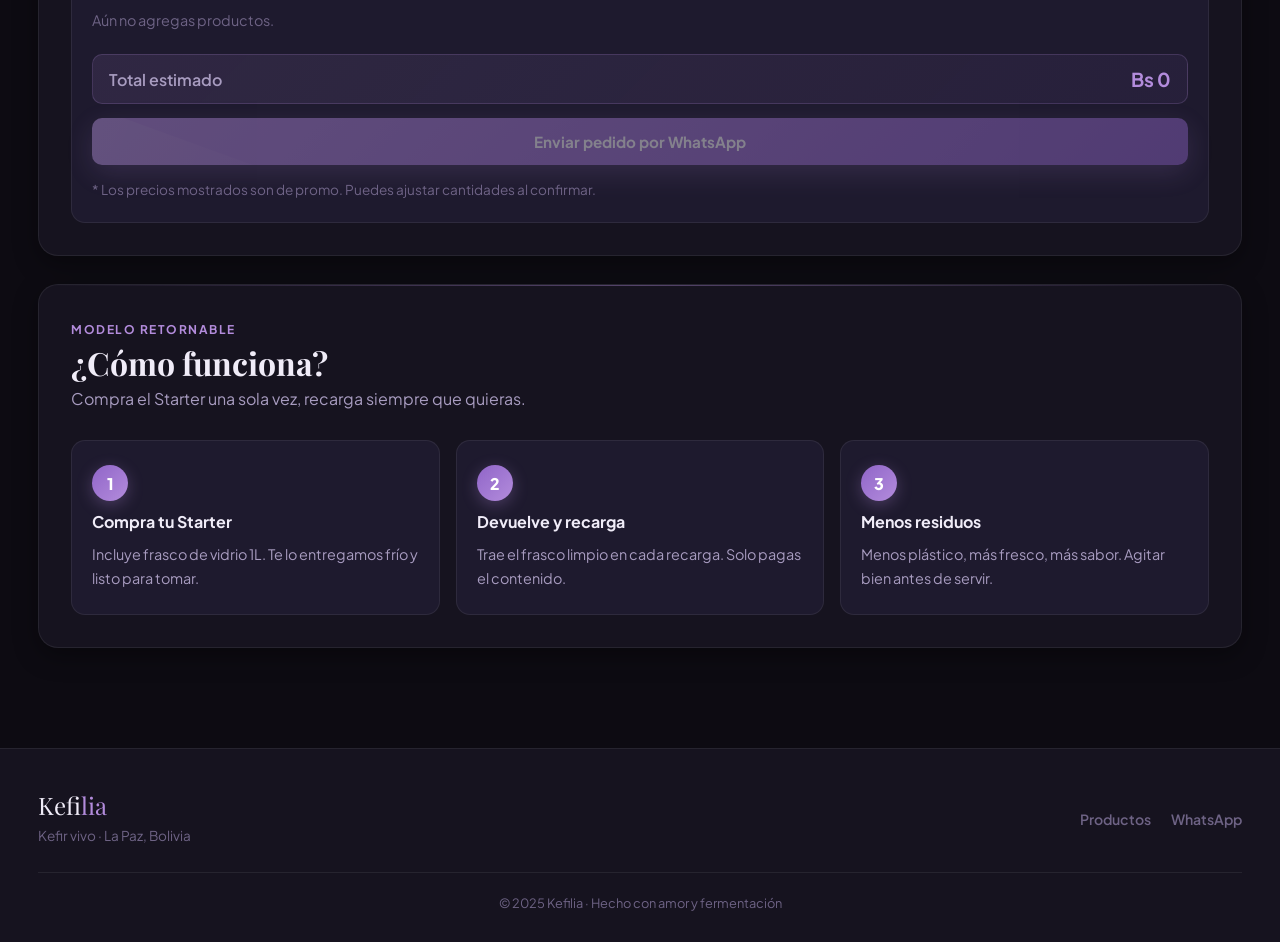
==== commit c1bcab01: "Add files via upload" ====
--- a/index.html
+++ b/index.html
@@ -210,6 +210,58 @@
           </div>
         </article>
 
+        <!-- Kefeach -->
+        <article class="product-card" data-id="6" data-jar="48" data-refill="26" data-promo="40">
+          <img src="kefeach.png" alt="Kefeach 1L" loading="lazy">
+          <div class="product-body">
+            <div class="product-top">
+              <span class="tag">Saborizado</span>
+              <span class="badge badge-promo">Promo</span>
+            </div>
+            <h3 class="product-title">Kefeach 1L</h3>
+            <p class="product-desc">Kefir con durazno natural, suave y aromático. Sin saborizantes artificiales.</p>
+            <div class="price-stack">
+              <span class="price-main">Bs 40 <small
+                  style="font-size:0.6em;font-weight:600;opacity:0.7">promo</small></span>
+              <span class="price-sub">Con frasco Bs 48 &nbsp;·&nbsp; Refill Bs 26</span>
+            </div>
+            <div class="divider"></div>
+            <div class="qty-inline">
+              <button type="button" class="qty-btn" data-minus>−</button>
+              <input type="number" min="1" value="1" class="qty-input">
+              <button type="button" class="qty-btn" data-plus>+</button>
+              <button class="btn primary small add-jar" type="button">+ Frasco</button>
+              <button class="btn ghost small add-refill" type="button">Refill</button>
+            </div>
+          </div>
+        </article>
+
+        <!-- Kefeach griego -->
+        <article class="product-card" data-id="7" data-jar="55" data-refill="35" data-promo="46">
+          <img src="kefeachgriego.png" alt="Kefeach griego 1L" loading="lazy">
+          <div class="product-body">
+            <div class="product-top">
+              <span class="tag">Griego</span>
+              <span class="badge badge-promo">Promo</span>
+            </div>
+            <h3 class="product-title">Kefeach griego 1L</h3>
+            <p class="product-desc">Kefir griego con durazno natural. Espeso, cremoso y naturalmente dulce.</p>
+            <div class="price-stack">
+              <span class="price-main">Bs 46 <small
+                  style="font-size:0.6em;font-weight:600;opacity:0.7">promo</small></span>
+              <span class="price-sub">Con frasco Bs 55 &nbsp;·&nbsp; Refill Bs 35</span>
+            </div>
+            <div class="divider"></div>
+            <div class="qty-inline">
+              <button type="button" class="qty-btn" data-minus>−</button>
+              <input type="number" min="1" value="1" class="qty-input">
+              <button type="button" class="qty-btn" data-plus>+</button>
+              <button class="btn primary small add-jar" type="button">+ Frasco</button>
+              <button class="btn ghost small add-refill" type="button">Refill</button>
+            </div>
+          </div>
+        </article>
+
       </div>
     </section>
 
@@ -288,7 +340,9 @@
       { id: 2, name: "Strawkefir 1L", promo: 40, jar: 48, refill: 26 },
       { id: 3, name: "Chocokefir 1L", promo: 40, jar: 50, refill: 28 },
       { id: 4, name: "Kefir griego natural 1L", promo: 46, jar: 55, refill: 35 },
-      { id: 5, name: "Kefir griego frutilla 1L", promo: 50, jar: 60, refill: 38 }
+      { id: 5, name: "Kefir griego frutilla 1L", promo: 50, jar: 60, refill: 38 },
+      { id: 6, name: "Kefeach 1L", promo: 40, jar: 48, refill: 26 },
+      { id: 7, name: "Kefeach griego 1L", promo: 46, jar: 55, refill: 35 }
     ];
 
     const cart = new Map();
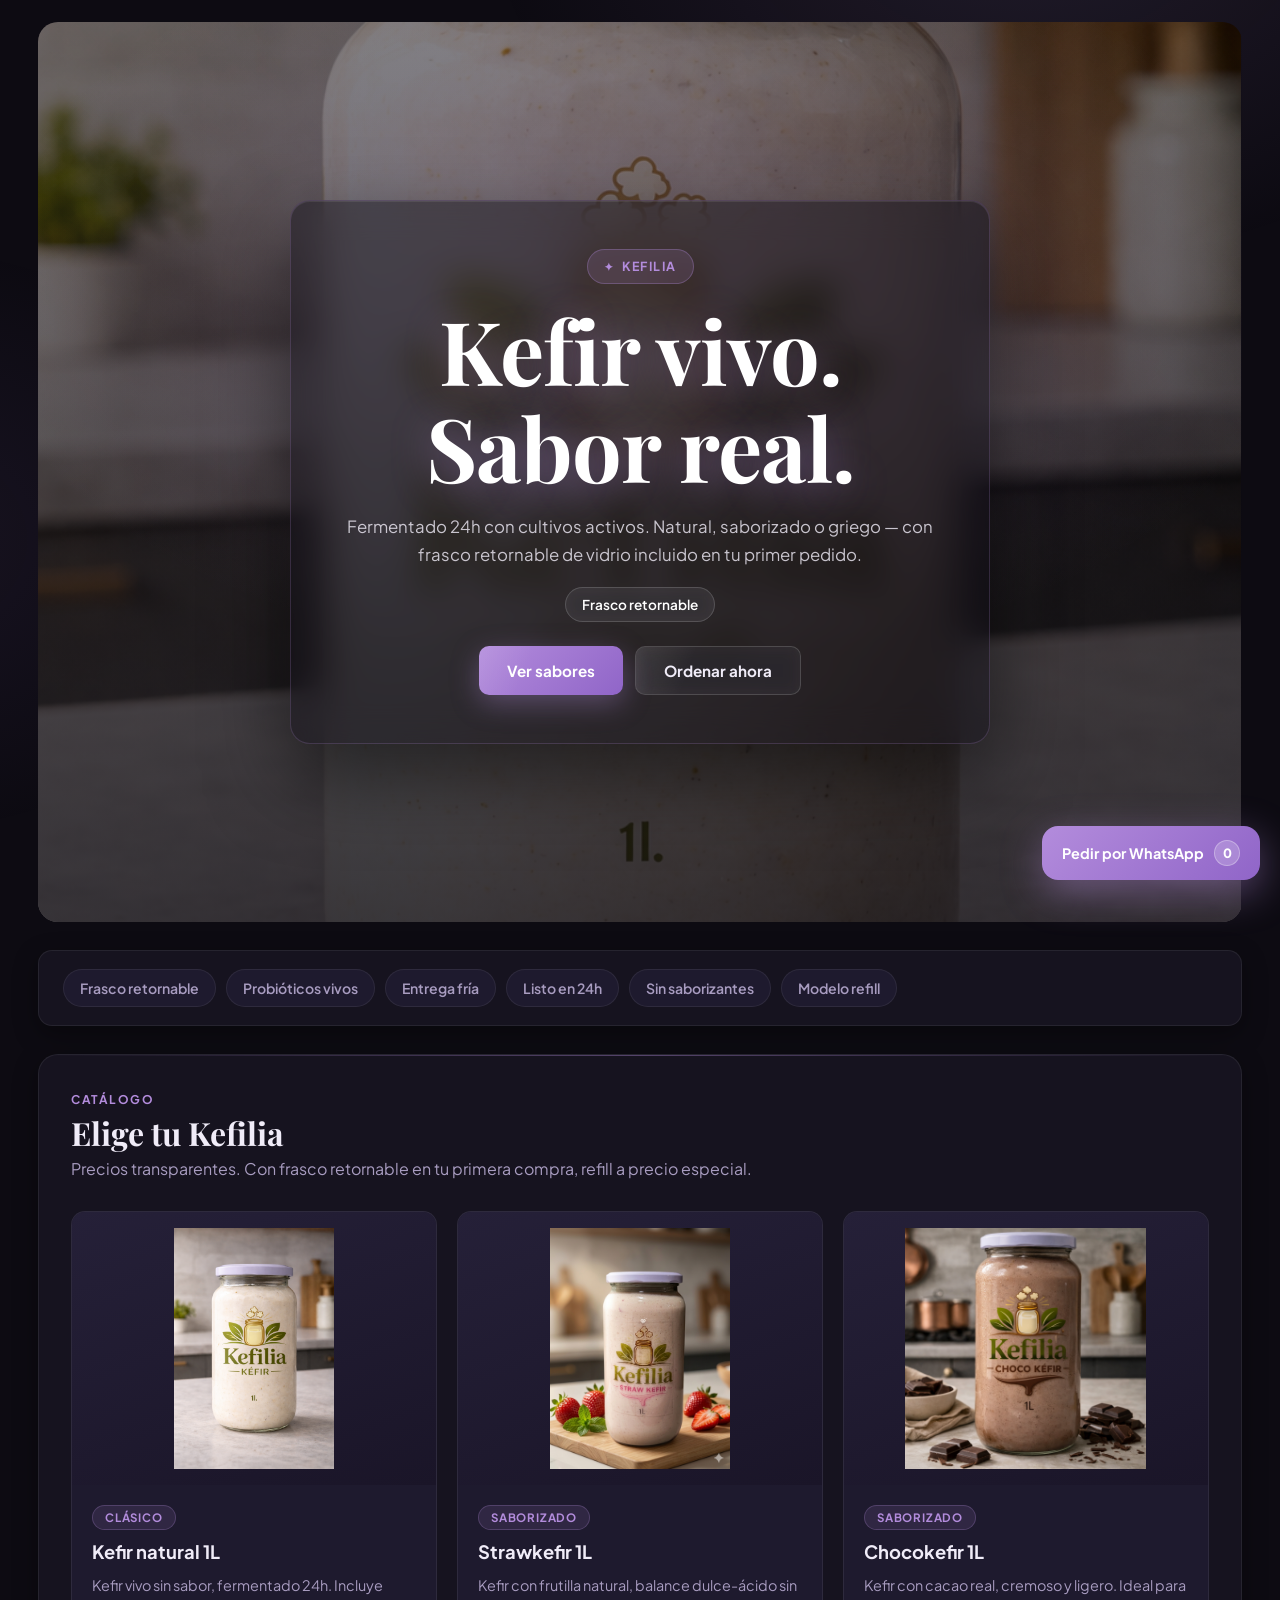
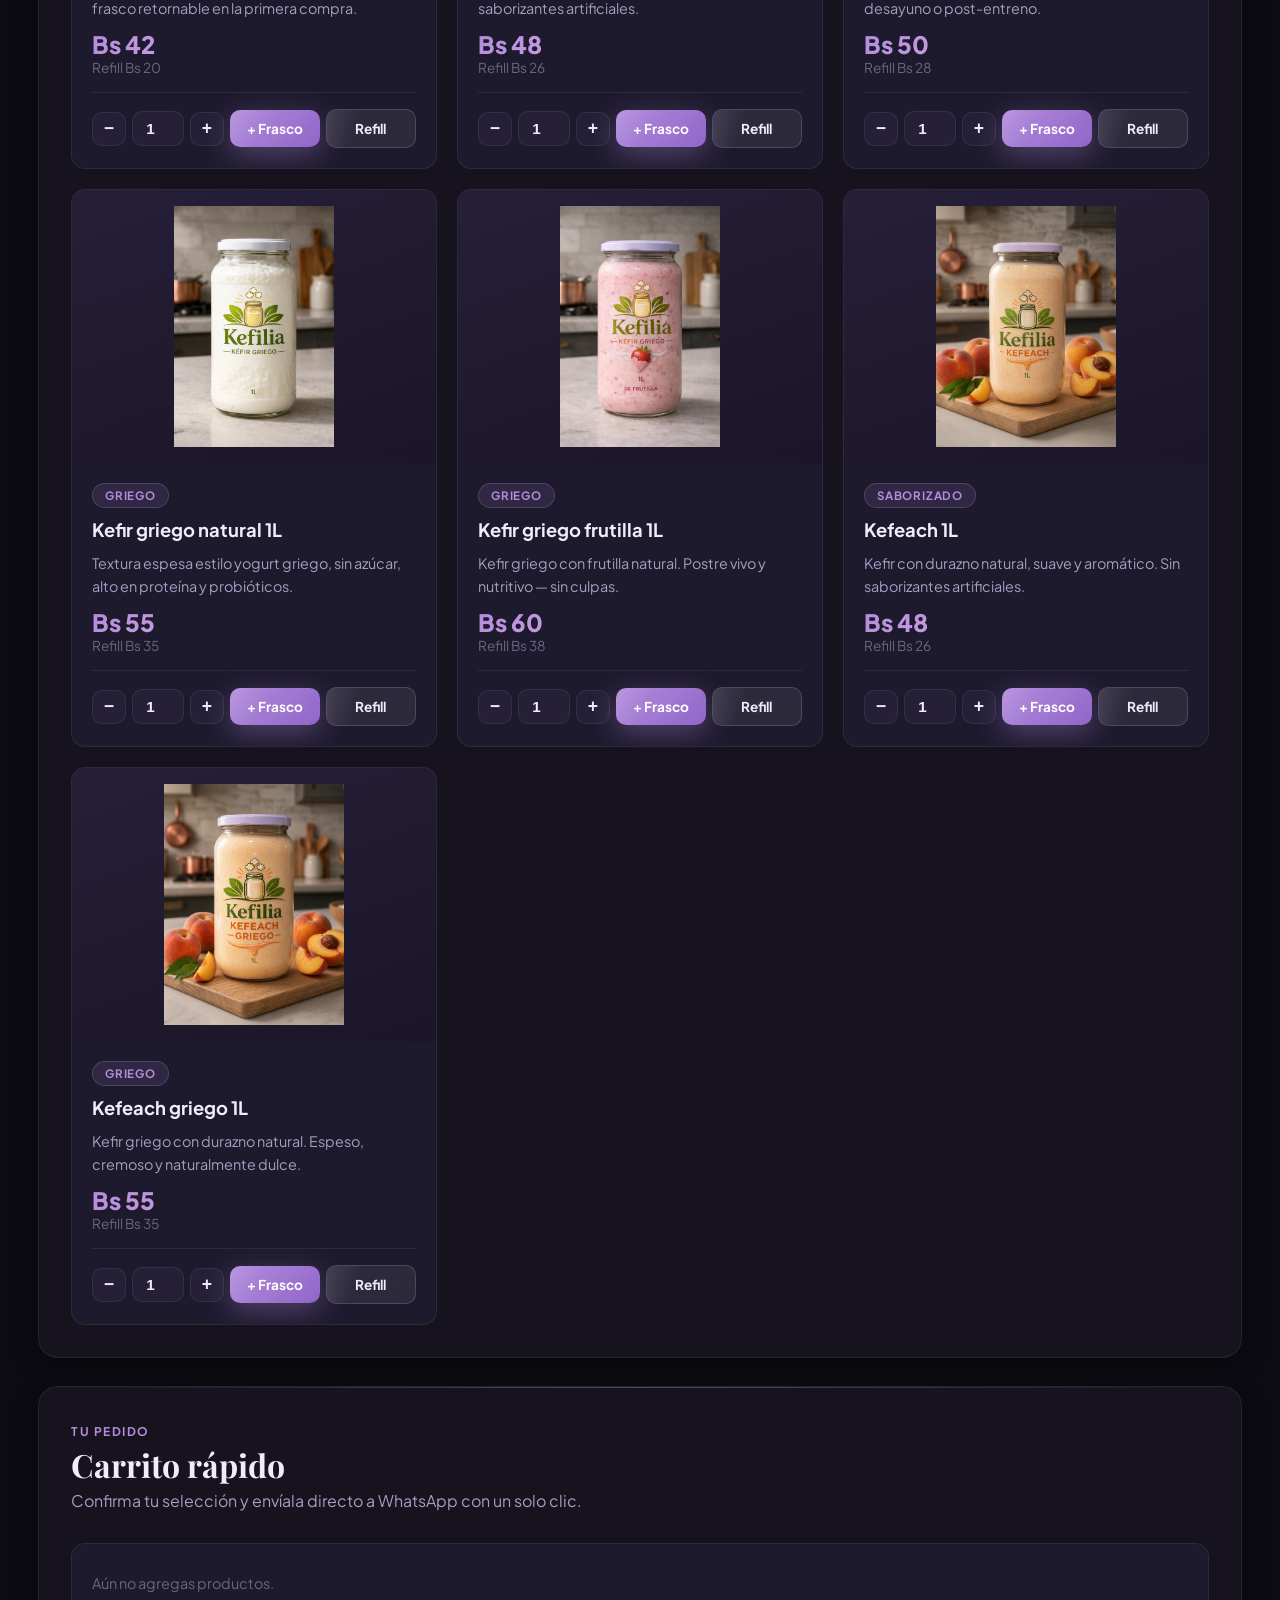
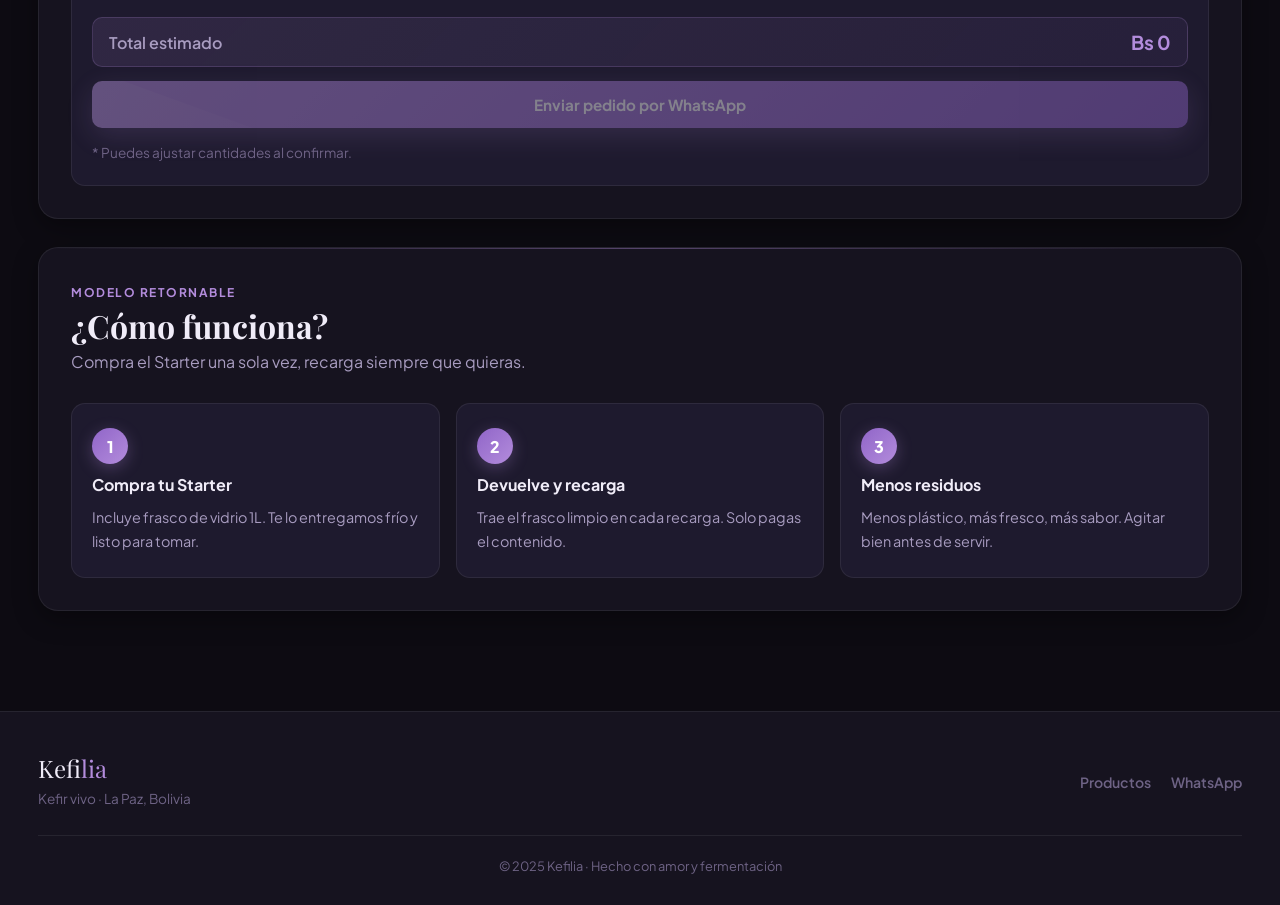
==== commit 5d2992ad: "Add files via upload" ====
--- a/index.html
+++ b/index.html
@@ -17,11 +17,6 @@
 
 <body>
 
-  <!-- PROMO BAR -->
-  <div class="promo-bar">
-    Promo de lanzamiento: Kefir natural 1L a solo Bs 35
-  </div>
-
   <!-- FLOATING CTA -->
   <a id="floatingCta" class="floating-cta" href="https://wa.me/59160134314?text=Quiero%20pedir%20Kefilia"
     target="_blank" rel="noopener">
@@ -50,7 +45,6 @@
         </p>
         <div class="hero-inline">
           <span class="pill">Frasco retornable</span>
-          <span class="pill pill-strong">Promo: Bs 35 natural</span>
         </div>
         <div class="hero-actions">
           <a class="btn primary" href="#productos">Ver sabores</a>
@@ -80,20 +74,19 @@
       <div class="products-grid">
 
         <!-- Kefir natural -->
-        <article class="product-card" data-id="1" data-jar="42" data-refill="20" data-promo="35">
+        <article class="product-card" data-id="1" data-jar="42" data-refill="20">
           <img src="kefir.png" alt="Kefir natural 1L" loading="lazy">
           <div class="product-body">
             <div class="product-top">
               <span class="tag">Clásico</span>
-              <span class="badge badge-promo">Promo</span>
             </div>
             <h3 class="product-title">Kefir natural 1L</h3>
             <p class="product-desc">Kefir vivo sin sabor, fermentado 24h. Incluye frasco retornable en la primera
               compra.</p>
             <div class="price-stack">
-              <span class="price-main">Bs 35 <small
-                  style="font-size:0.6em;font-weight:600;opacity:0.7">promo</small></span>
-              <span class="price-sub">Con frasco Bs 42 &nbsp;·&nbsp; Refill Bs 20</span>
+              <span class="price-main">Bs 42 <small
+                  style="font-size:0.6em;font-weight:600;opacity:0.7">con frasco</small></span>
+              <span class="price-sub">Refill Bs 20</span>
             </div>
             <div class="divider"></div>
             <div class="qty-inline">
@@ -107,19 +100,18 @@
         </article>
 
         <!-- Strawkefir -->
-        <article class="product-card" data-id="2" data-jar="48" data-refill="26" data-promo="40">
+        <article class="product-card" data-id="2" data-jar="48" data-refill="26">
           <img src="strawkefir.png" alt="Strawkefir 1L" loading="lazy">
           <div class="product-body">
             <div class="product-top">
               <span class="tag">Saborizado</span>
-              <span class="badge badge-promo">Promo</span>
             </div>
             <h3 class="product-title">Strawkefir 1L</h3>
             <p class="product-desc">Kefir con frutilla natural, balance dulce-ácido sin saborizantes artificiales.</p>
             <div class="price-stack">
-              <span class="price-main">Bs 40 <small
-                  style="font-size:0.6em;font-weight:600;opacity:0.7">promo</small></span>
-              <span class="price-sub">Con frasco Bs 48 &nbsp;·&nbsp; Refill Bs 26</span>
+              <span class="price-main">Bs 48 <small
+                  style="font-size:0.6em;font-weight:600;opacity:0.7">con frasco</small></span>
+              <span class="price-sub">Refill Bs 26</span>
             </div>
             <div class="divider"></div>
             <div class="qty-inline">
@@ -133,19 +125,18 @@
         </article>
 
         <!-- Chocokefir -->
-        <article class="product-card" data-id="3" data-jar="50" data-refill="28" data-promo="42">
+        <article class="product-card" data-id="3" data-jar="50" data-refill="28">
           <img src="chocokefir.png" alt="Chocokefir 1L" loading="lazy">
           <div class="product-body">
             <div class="product-top">
               <span class="tag">Saborizado</span>
-              <span class="badge badge-promo">Promo</span>
             </div>
             <h3 class="product-title">Chocokefir 1L</h3>
             <p class="product-desc">Kefir con cacao real, cremoso y ligero. Ideal para desayuno o post-entreno.</p>
             <div class="price-stack">
-              <span class="price-main">Bs 40 <small
-                  style="font-size:0.6em;font-weight:600;opacity:0.7">promo</small></span>
-              <span class="price-sub">Con frasco Bs 50 &nbsp;·&nbsp; Refill Bs 28</span>
+              <span class="price-main">Bs 50 <small
+                  style="font-size:0.6em;font-weight:600;opacity:0.7">con frasco</small></span>
+              <span class="price-sub">Refill Bs 28</span>
             </div>
             <div class="divider"></div>
             <div class="qty-inline">
@@ -159,19 +150,18 @@
         </article>
 
         <!-- Griego natural -->
-        <article class="product-card" data-id="4" data-jar="55" data-refill="35" data-promo="46">
+        <article class="product-card" data-id="4" data-jar="55" data-refill="35">
           <img src="kefirgriergo.png" alt="Kefir griego natural 1L" loading="lazy">
           <div class="product-body">
             <div class="product-top">
               <span class="tag">Griego</span>
-              <span class="badge badge-promo">Promo</span>
             </div>
             <h3 class="product-title">Kefir griego natural 1L</h3>
             <p class="product-desc">Textura espesa estilo yogurt griego, sin azúcar, alto en proteína y probióticos.</p>
             <div class="price-stack">
-              <span class="price-main">Bs 46 <small
-                  style="font-size:0.6em;font-weight:600;opacity:0.7">promo</small></span>
-              <span class="price-sub">Con frasco Bs 55 &nbsp;·&nbsp; Refill Bs 35</span>
+              <span class="price-main">Bs 55 <small
+                  style="font-size:0.6em;font-weight:600;opacity:0.7">con frasco</small></span>
+              <span class="price-sub">Refill Bs 35</span>
             </div>
             <div class="divider"></div>
             <div class="qty-inline">
@@ -185,19 +175,18 @@
         </article>
 
         <!-- Griego frutilla -->
-        <article class="product-card" data-id="5" data-jar="60" data-refill="38" data-promo="50">
+        <article class="product-card" data-id="5" data-jar="60" data-refill="38">
           <img src="griegofrutilla.png" alt="Kefir griego frutilla 1L" loading="lazy">
           <div class="product-body">
             <div class="product-top">
               <span class="tag">Griego</span>
-              <span class="badge badge-promo">Promo</span>
             </div>
             <h3 class="product-title">Kefir griego frutilla 1L</h3>
             <p class="product-desc">Kefir griego con frutilla natural. Postre vivo y nutritivo — sin culpas.</p>
             <div class="price-stack">
-              <span class="price-main">Bs 50 <small
-                  style="font-size:0.6em;font-weight:600;opacity:0.7">promo</small></span>
-              <span class="price-sub">Con frasco Bs 60 &nbsp;·&nbsp; Refill Bs 38</span>
+              <span class="price-main">Bs 60 <small
+                  style="font-size:0.6em;font-weight:600;opacity:0.7">con frasco</small></span>
+              <span class="price-sub">Refill Bs 38</span>
             </div>
             <div class="divider"></div>
             <div class="qty-inline">
@@ -211,19 +200,18 @@
         </article>
 
         <!-- Kefeach -->
-        <article class="product-card" data-id="6" data-jar="48" data-refill="26" data-promo="40">
+        <article class="product-card" data-id="6" data-jar="48" data-refill="26">
           <img src="kefeach.png" alt="Kefeach 1L" loading="lazy">
           <div class="product-body">
             <div class="product-top">
               <span class="tag">Saborizado</span>
-              <span class="badge badge-promo">Promo</span>
             </div>
             <h3 class="product-title">Kefeach 1L</h3>
             <p class="product-desc">Kefir con durazno natural, suave y aromático. Sin saborizantes artificiales.</p>
             <div class="price-stack">
-              <span class="price-main">Bs 40 <small
-                  style="font-size:0.6em;font-weight:600;opacity:0.7">promo</small></span>
-              <span class="price-sub">Con frasco Bs 48 &nbsp;·&nbsp; Refill Bs 26</span>
+              <span class="price-main">Bs 48 <small
+                  style="font-size:0.6em;font-weight:600;opacity:0.7">con frasco</small></span>
+              <span class="price-sub">Refill Bs 26</span>
             </div>
             <div class="divider"></div>
             <div class="qty-inline">
@@ -237,19 +225,18 @@
         </article>
 
         <!-- Kefeach griego -->
-        <article class="product-card" data-id="7" data-jar="55" data-refill="35" data-promo="46">
+        <article class="product-card" data-id="7" data-jar="55" data-refill="35">
           <img src="kefeachgriego.png" alt="Kefeach griego 1L" loading="lazy">
           <div class="product-body">
             <div class="product-top">
               <span class="tag">Griego</span>
-              <span class="badge badge-promo">Promo</span>
             </div>
             <h3 class="product-title">Kefeach griego 1L</h3>
             <p class="product-desc">Kefir griego con durazno natural. Espeso, cremoso y naturalmente dulce.</p>
             <div class="price-stack">
-              <span class="price-main">Bs 46 <small
-                  style="font-size:0.6em;font-weight:600;opacity:0.7">promo</small></span>
-              <span class="price-sub">Con frasco Bs 55 &nbsp;·&nbsp; Refill Bs 35</span>
+              <span class="price-main">Bs 55 <small
+                  style="font-size:0.6em;font-weight:600;opacity:0.7">con frasco</small></span>
+              <span class="price-sub">Refill Bs 35</span>
             </div>
             <div class="divider"></div>
             <div class="qty-inline">
@@ -283,7 +270,7 @@
         <a class="btn primary full cart-cta disabled" id="cartWA" href="#" target="_blank" rel="noopener">
           Enviar pedido por WhatsApp
         </a>
-        <p class="cart-note">* Los precios mostrados son de promo. Puedes ajustar cantidades al confirmar.</p>
+        <p class="cart-note">* Puedes ajustar cantidades al confirmar.</p>
       </div>
     </section>
 
@@ -336,13 +323,13 @@
   <!-- INLINE CART LOGIC -->
   <script>
     const catalog = [
-      { id: 1, name: "Kefir natural 1L", promo: 35, jar: 42, refill: 20 },
-      { id: 2, name: "Strawkefir 1L", promo: 40, jar: 48, refill: 26 },
-      { id: 3, name: "Chocokefir 1L", promo: 40, jar: 50, refill: 28 },
-      { id: 4, name: "Kefir griego natural 1L", promo: 46, jar: 55, refill: 35 },
-      { id: 5, name: "Kefir griego frutilla 1L", promo: 50, jar: 60, refill: 38 },
-      { id: 6, name: "Kefeach 1L", promo: 40, jar: 48, refill: 26 },
-      { id: 7, name: "Kefeach griego 1L", promo: 46, jar: 55, refill: 35 }
+      { id: 1, name: "Kefir natural 1L", jar: 42, refill: 20 },
+      { id: 2, name: "Strawkefir 1L", jar: 48, refill: 26 },
+      { id: 3, name: "Chocokefir 1L", jar: 50, refill: 28 },
+      { id: 4, name: "Kefir griego natural 1L", jar: 55, refill: 35 },
+      { id: 5, name: "Kefir griego frutilla 1L", jar: 60, refill: 38 },
+      { id: 6, name: "Kefeach 1L", jar: 48, refill: 26 },
+      { id: 7, name: "Kefeach griego 1L", jar: 55, refill: 35 }
     ];
 
     const cart = new Map();
